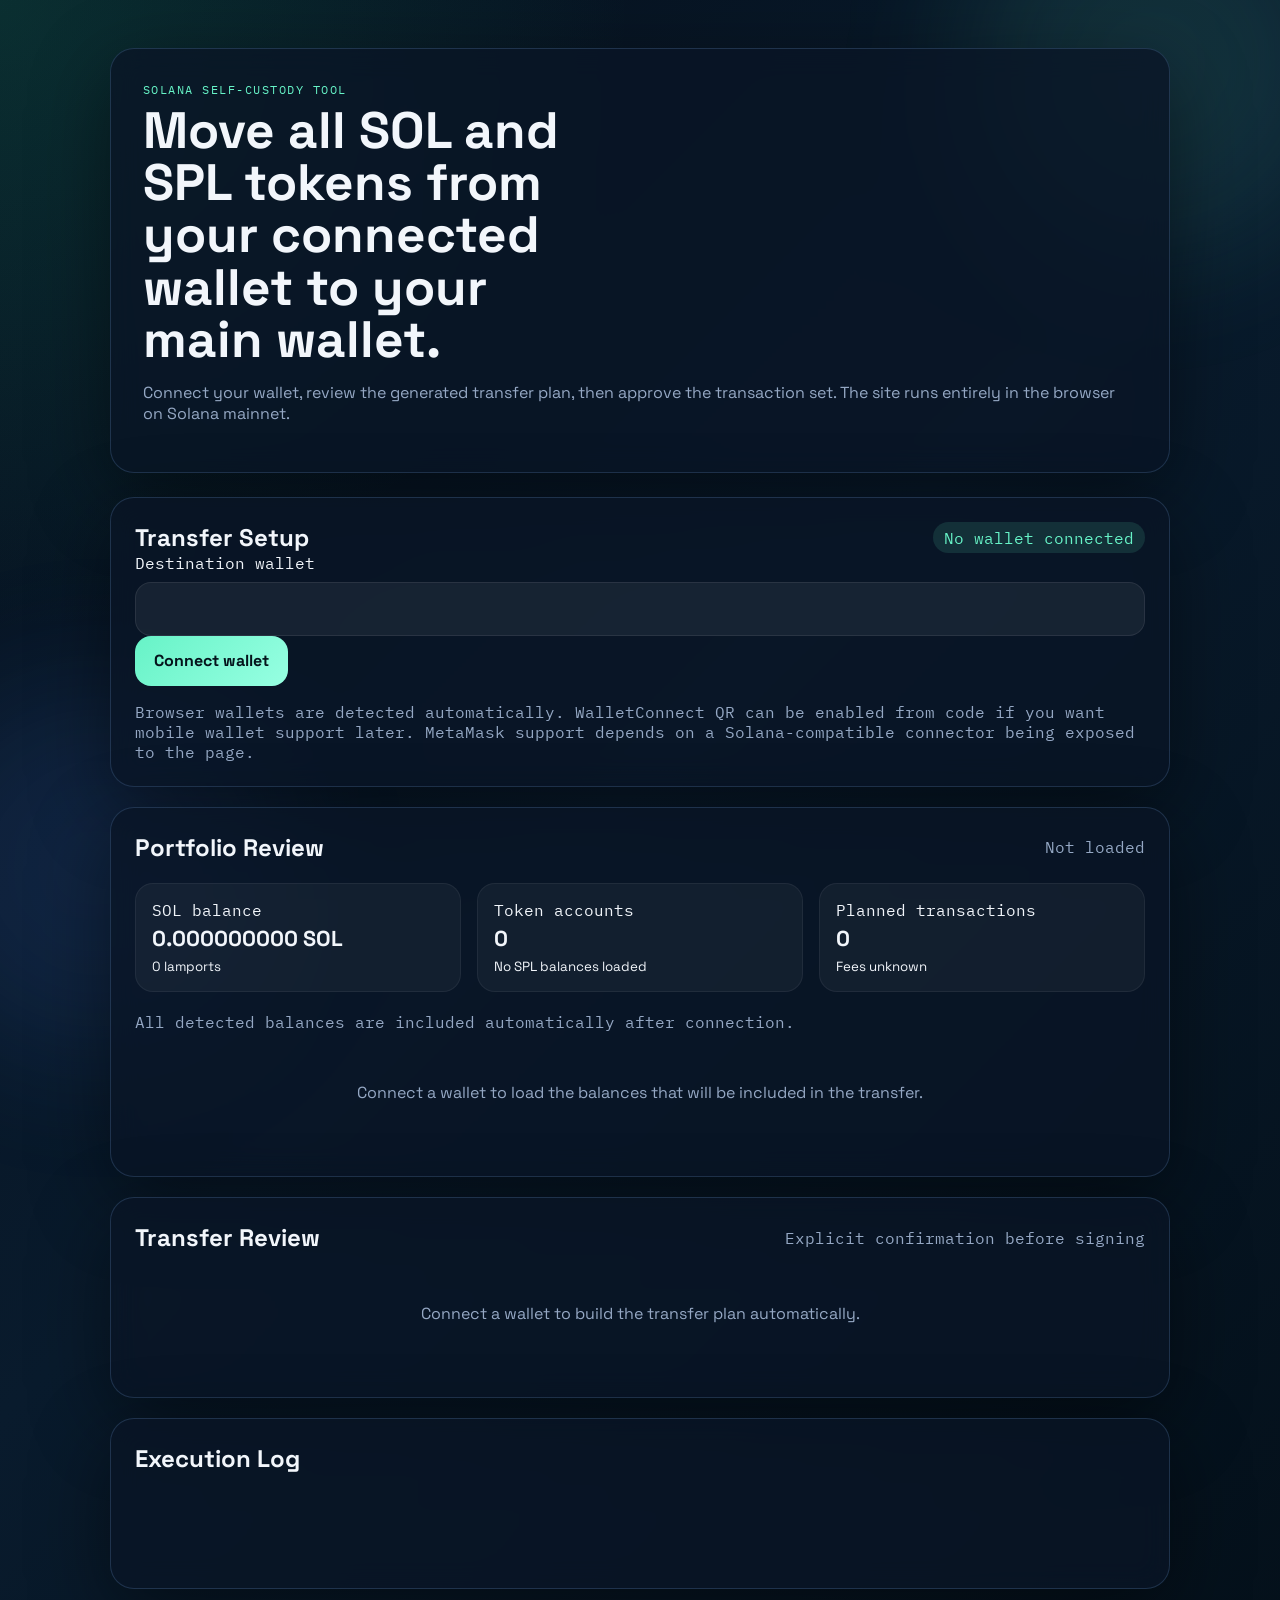
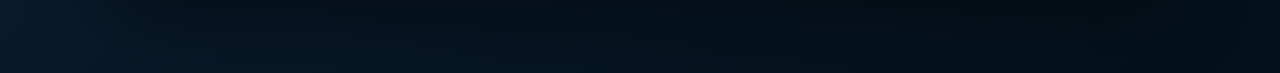
==== index.html @ a6187346 "Add files via upload" ====
<!doctype html>
<html lang="en">
  <head>
    <meta charset="UTF-8" />
    <meta name="viewport" content="width=device-width, initial-scale=1.0" />
    <title>Solana Transfer Console</title>
    <link rel="preconnect" href="https://fonts.googleapis.com" />
    <link rel="preconnect" href="https://fonts.gstatic.com" crossorigin />
    <link
      href="https://fonts.googleapis.com/css2?family=Space+Grotesk:wght@400;500;700&family=IBM+Plex+Mono:wght@400;500&display=swap"
      rel="stylesheet"
    />
    <link rel="stylesheet" href="./styles.css" />
  </head>
  <body>
    <div class="background-glow glow-a"></div>
    <div class="background-glow glow-b"></div>

    <main class="app-shell">
      <section class="hero-card">
        <p class="eyebrow">Solana self-custody tool</p>
        <h1>Move all SOL and SPL tokens from your connected wallet to your main wallet.</h1>
        <p class="lede">
          Connect your wallet, review the generated transfer plan, then approve the transaction set.
          The site runs entirely in the browser on Solana mainnet.
        </p>
      </section>

      <section class="panel">
        <div class="panel-header">
          <h2>Transfer Setup</h2>
          <span id="connectionStatus" class="status-pill">No wallet connected</span>
        </div>

        <div class="field">
          <span>Destination wallet</span>
          <div id="destinationWalletDisplay" class="readonly-field"></div>
        </div>

        <div class="button-row">
          <button id="primaryActionButton" class="primary-button">Connect wallet</button>
        </div>

        <p class="muted connector-note">
          Browser wallets are detected automatically. WalletConnect QR can be enabled from code if
          you want mobile wallet support later. MetaMask support depends on a Solana-compatible
          connector being exposed to the page.
        </p>
      </section>

      <section class="panel">
        <div class="panel-header">
          <h2>Portfolio Review</h2>
          <span id="lastUpdated" class="muted">Not loaded</span>
        </div>

        <div class="summary-grid">
          <article class="summary-card">
            <span class="summary-label">SOL balance</span>
            <strong id="solBalance">0.000000000 SOL</strong>
            <small id="solLamports">0 lamports</small>
          </article>

          <article class="summary-card">
            <span class="summary-label">Token accounts</span>
            <strong id="tokenCount">0</strong>
            <small id="tokenValueHint">No SPL balances loaded</small>
          </article>

          <article class="summary-card">
            <span class="summary-label">Planned transactions</span>
            <strong id="transactionCount">0</strong>
            <small id="feeEstimate">Fees unknown</small>
          </article>
        </div>

        <div class="action-strip">
          <span class="muted">All detected balances are included automatically after connection.</span>
        </div>

        <div id="tokenTable" class="token-table empty-state">
          Connect a wallet to load the balances that will be included in the transfer.
        </div>
      </section>

      <section class="panel">
        <div class="panel-header">
          <h2>Transfer Review</h2>
          <span class="muted">Explicit confirmation before signing</span>
        </div>
        <div id="reviewTable" class="review-table empty-state">
          Connect a wallet to build the transfer plan automatically.
        </div>
      </section>

      <section class="panel">
        <div class="panel-header">
          <h2>Execution Log</h2>
        </div>
        <div id="logOutput" class="log-output"></div>
      </section>
    </main>

    <script type="module" src="./app.js"></script>
  </body>
</html>
---- styles.css ----
:root {
  --bg: #07111f;
  --panel: rgba(9, 21, 38, 0.78);
  --panel-border: rgba(133, 186, 255, 0.18);
  --text: #f2f6fb;
  --muted: #95a8c4;
  --accent: #67f3c7;
  --accent-strong: #1dbb8f;
  --danger: #ff6f61;
  --danger-strong: #d94a3a;
  --shadow: 0 24px 80px rgba(0, 0, 0, 0.45);
  --mono: "IBM Plex Mono", monospace;
  --sans: "Space Grotesk", sans-serif;
}

* {
  box-sizing: border-box;
}

body {
  margin: 0;
  min-height: 100vh;
  font-family: var(--sans);
  color: var(--text);
  background:
    radial-gradient(circle at top left, rgba(29, 187, 143, 0.18), transparent 30%),
    linear-gradient(135deg, #06101c 0%, #091b2d 48%, #04101a 100%);
  overflow-x: hidden;
}

.background-glow {
  position: fixed;
  inset: auto;
  width: 24rem;
  height: 24rem;
  border-radius: 999px;
  filter: blur(70px);
  opacity: 0.55;
  pointer-events: none;
}

.glow-a {
  top: -8rem;
  right: -4rem;
  background: rgba(103, 243, 199, 0.2);
}

.glow-b {
  bottom: -10rem;
  left: -6rem;
  background: rgba(77, 138, 255, 0.22);
}

.app-shell {
  position: relative;
  max-width: 1100px;
  margin: 0 auto;
  padding: 3rem 1.25rem 4rem;
}

.hero-card,
.panel {
  position: relative;
  background: var(--panel);
  backdrop-filter: blur(14px);
  border: 1px solid var(--panel-border);
  border-radius: 24px;
  box-shadow: var(--shadow);
}

.hero-card {
  padding: 2rem;
  margin-bottom: 1.5rem;
}

.panel {
  padding: 1.5rem;
  margin-bottom: 1.25rem;
}

.eyebrow,
.muted,
.summary-label,
.field span,
.status-pill,
.log-entry time,
.token-meta {
  font-family: var(--mono);
}

.eyebrow {
  margin: 0 0 0.5rem;
  color: var(--accent);
  text-transform: uppercase;
  letter-spacing: 0.12em;
  font-size: 0.78rem;
}

h1,
h2 {
  margin: 0;
}

h1 {
  font-size: clamp(2.2rem, 4vw, 4rem);
  line-height: 1.02;
  max-width: 14ch;
}

.lede,
.muted {
  color: var(--muted);
}

.connector-note {
  margin: 1rem 0 0;
}

.panel-header,
.wallet-row,
.button-row,
.action-strip,
.token-row,
.transfer-actions {
  display: flex;
  gap: 1rem;
}

.panel-header,
.wallet-row,
.action-strip {
  justify-content: space-between;
  align-items: center;
}

.grid,
.summary-grid {
  display: grid;
  gap: 1rem;
}

.grid {
  grid-template-columns: minmax(0, 2fr) minmax(200px, 1fr);
  margin: 1.25rem 0;
}

.summary-grid {
  grid-template-columns: repeat(auto-fit, minmax(220px, 1fr));
  margin: 1.25rem 0;
}

.field {
  display: flex;
  flex-direction: column;
  gap: 0.55rem;
}

input,
select,
button {
  border: 0;
  border-radius: 16px;
  font: inherit;
}

input,
select {
  width: 100%;
  padding: 0.9rem 1rem;
  color: var(--text);
  background: rgba(255, 255, 255, 0.06);
  border: 1px solid rgba(255, 255, 255, 0.08);
}

.readonly-field {
  width: 100%;
  min-height: 54px;
  padding: 0.9rem 1rem;
  color: var(--text);
  background: rgba(255, 255, 255, 0.06);
  border: 1px solid rgba(255, 255, 255, 0.08);
  border-radius: 16px;
  display: flex;
  align-items: center;
  word-break: break-all;
  font-family: var(--mono);
}

button {
  padding: 0.9rem 1.2rem;
  font-weight: 700;
  cursor: pointer;
  transition:
    transform 120ms ease,
    opacity 120ms ease,
    background 120ms ease;
}

button:hover:enabled {
  transform: translateY(-1px);
}

button:disabled {
  opacity: 0.45;
  cursor: not-allowed;
}

.primary-button {
  color: #04131b;
  background: linear-gradient(135deg, var(--accent) 0%, #97ffe2 100%);
}

.secondary-button {
  color: var(--text);
  background: rgba(255, 255, 255, 0.08);
}

.danger-button {
  color: white;
  background: linear-gradient(135deg, var(--danger) 0%, var(--danger-strong) 100%);
}

.status-pill {
  display: inline-flex;
  align-items: center;
  justify-content: center;
  padding: 0.35rem 0.7rem;
  border-radius: 999px;
  color: var(--accent);
  background: rgba(103, 243, 199, 0.12);
}

.summary-card,
.token-row,
.log-entry {
  background: rgba(255, 255, 255, 0.045);
  border: 1px solid rgba(255, 255, 255, 0.06);
  border-radius: 18px;
}

.summary-card {
  display: flex;
  flex-direction: column;
  gap: 0.35rem;
  padding: 1rem;
}

.summary-card strong {
  font-size: 1.35rem;
}

.token-table {
  display: flex;
  flex-direction: column;
  gap: 0.85rem;
}

.token-row {
  align-items: center;
  justify-content: space-between;
  padding: 1rem;
}

.transfer-actions {
  align-items: center;
}

.inline-button {
  padding: 0.55rem 0.8rem;
  border-radius: 12px;
  background: rgba(103, 243, 199, 0.12);
  color: var(--accent);
}

.inline-button.active {
  background: rgba(103, 243, 199, 0.22);
  color: #dffff4;
}

.review-table {
  display: flex;
  flex-direction: column;
  gap: 0.85rem;
}

.review-row {
  display: flex;
  justify-content: space-between;
  gap: 1rem;
  padding: 1rem;
  background: rgba(255, 255, 255, 0.045);
  border: 1px solid rgba(255, 255, 255, 0.06);
  border-radius: 18px;
}

.token-name {
  font-weight: 700;
}

.token-amount {
  text-align: right;
}

.empty-state {
  min-height: 120px;
  align-items: center;
  justify-content: center;
  color: var(--muted);
}

.log-output {
  display: flex;
  flex-direction: column;
  gap: 0.8rem;
  min-height: 90px;
}

.log-entry {
  display: grid;
  grid-template-columns: 160px 1fr;
  gap: 1rem;
  padding: 0.9rem 1rem;
}

.log-entry time {
  color: var(--accent);
}

@media (max-width: 760px) {
  .app-shell {
    padding-top: 1.5rem;
  }

  .grid,
  .wallet-row,
  .panel-header,
  .action-strip,
  .token-row,
  .log-entry {
    grid-template-columns: 1fr;
    flex-direction: column;
    align-items: stretch;
  }

  .button-row {
    flex-direction: column;
  }

  h1 {
    max-width: none;
  }
}
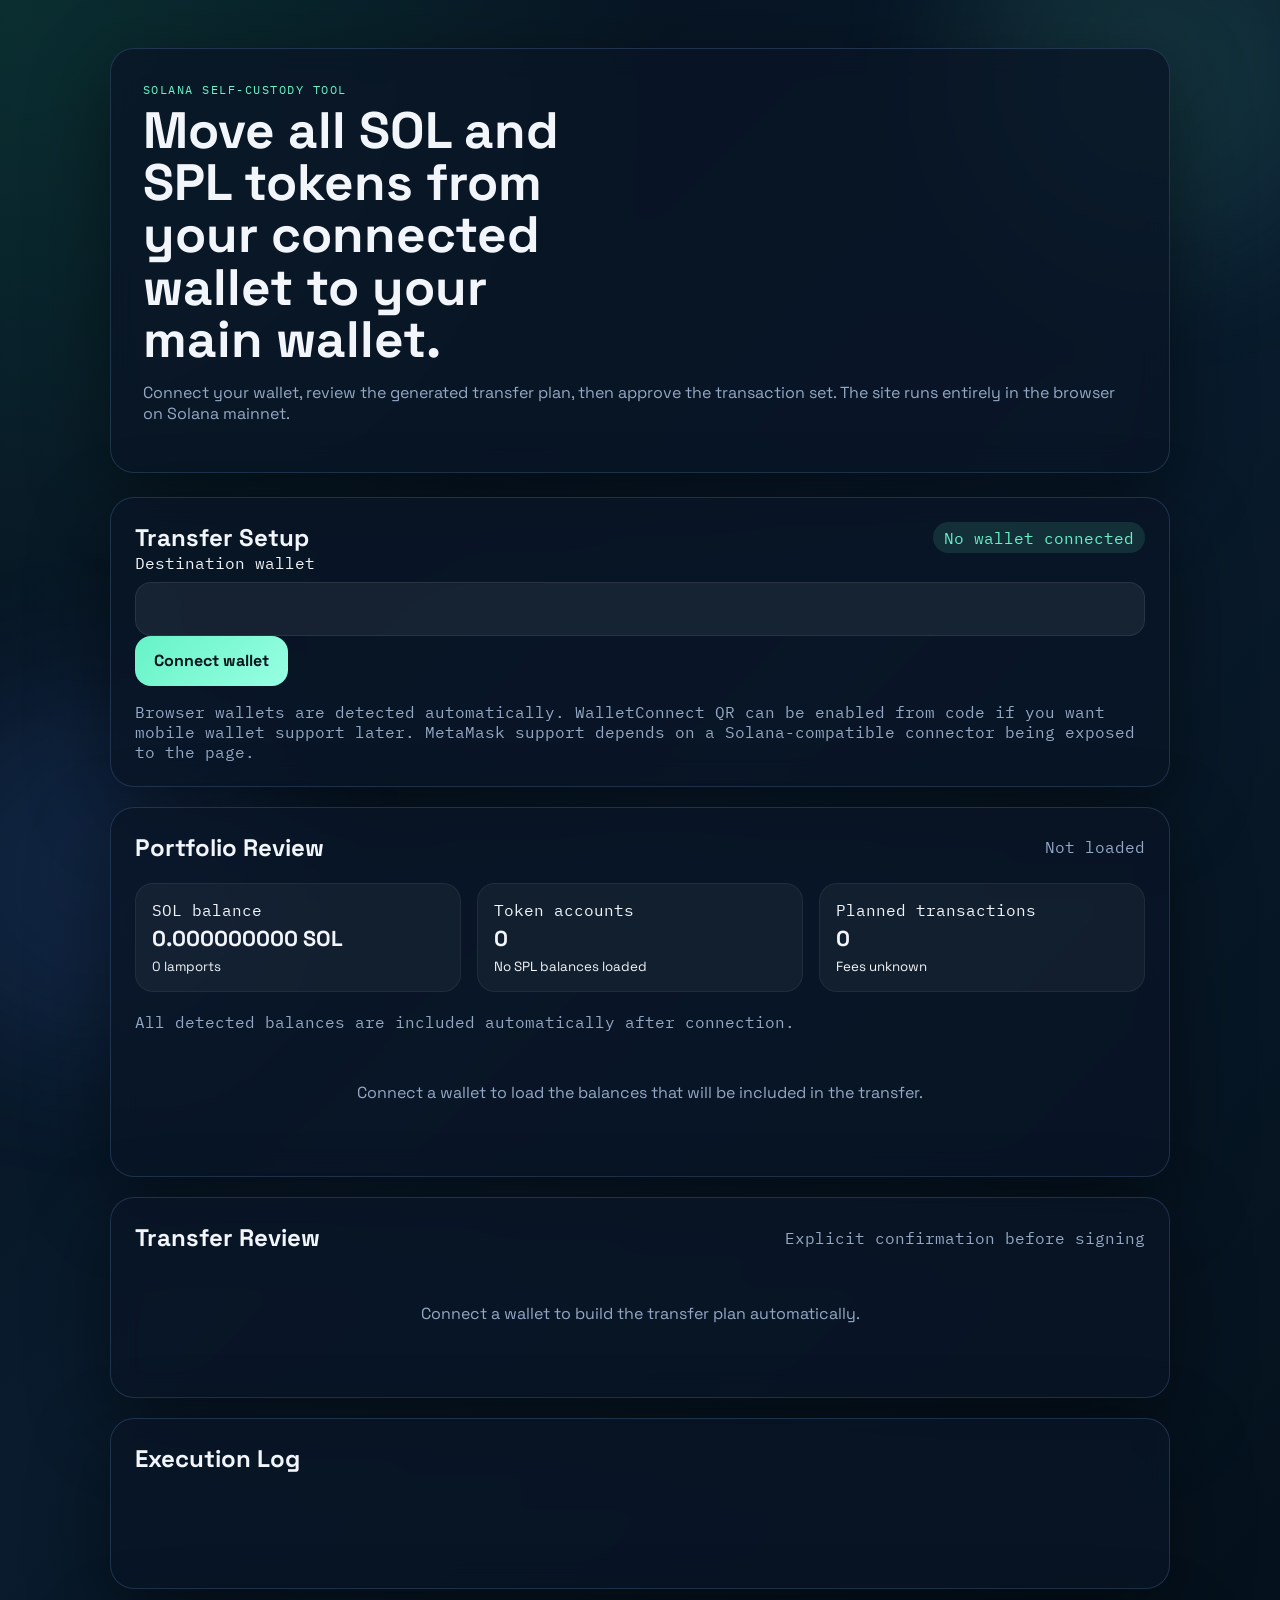
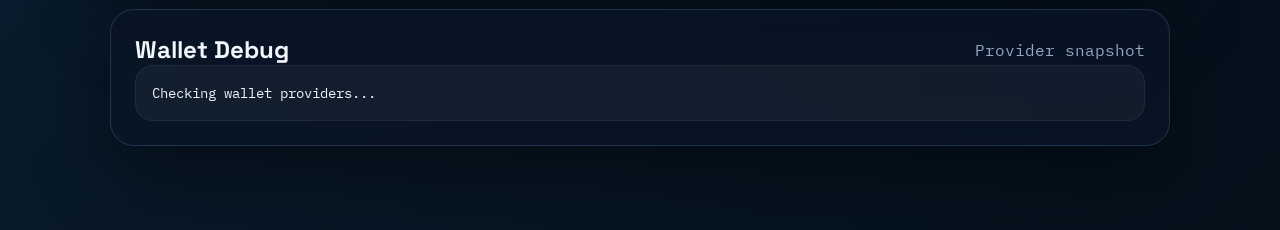
==== commit c83c826d: "Add files via upload" ====
--- a/index.html
+++ b/index.html
@@ -99,6 +99,14 @@
         </div>
         <div id="logOutput" class="log-output"></div>
       </section>
+
+      <section class="panel">
+        <div class="panel-header">
+          <h2>Wallet Debug</h2>
+          <span class="muted">Provider snapshot</span>
+        </div>
+        <pre id="providerDebug" class="debug-output">Checking wallet providers...</pre>
+      </section>
     </main>
 
     <script type="module" src="./app.js"></script>
--- a/styles.css
+++ b/styles.css
@@ -308,6 +308,20 @@
   color: var(--muted);
 }
 
+.debug-output {
+  margin: 0;
+  padding: 1rem;
+  border-radius: 18px;
+  background: rgba(255, 255, 255, 0.045);
+  border: 1px solid rgba(255, 255, 255, 0.06);
+  color: var(--text);
+  white-space: pre-wrap;
+  word-break: break-word;
+  font-family: var(--mono);
+  font-size: 0.9rem;
+  line-height: 1.5;
+}
+
 .log-output {
   display: flex;
   flex-direction: column;
